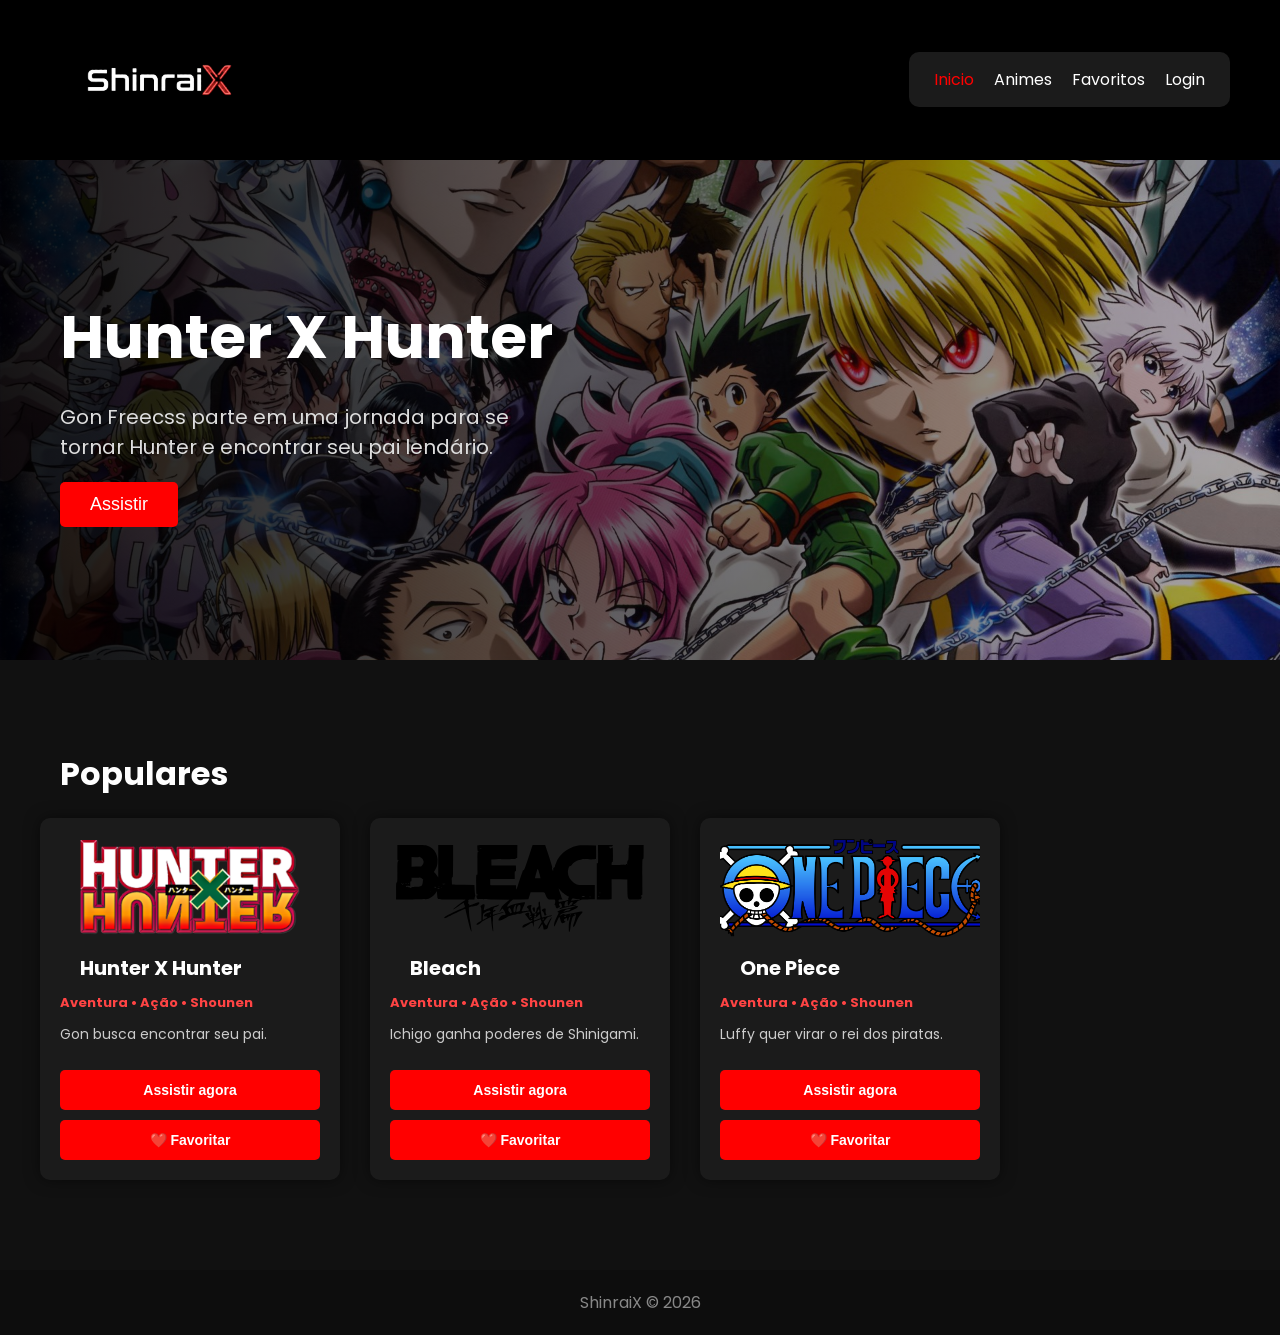
==== index.html @ 66d8b695 "v0.0.7 melhorias sistemas reutilizáveis" ====
<!DOCTYPE html>
<html>
<head>
    <title>Inicio | ShinraiX</title>

    <meta name="viewport" content="width=device-width, initial-scale=1.0">

    <link rel="stylesheet" href="css/style.css">

    <script src="js/script.js" defer></script>
    <script src="js/animes-data.js" defer></script>
    <script src="js/render-animes.js" defer></script>
    <script src="js/favoritos.js" defer></script>

    <link rel="preconnect" href="https://fonts.googleapis.com">
    <link rel="preconnect" href="https://fonts.gstatic.com" crossorigin>
    <link href="https://fonts.googleapis.com/css2?family=Poppins:wght@300;400;600;700&display=swap" rel="stylesheet">
</head>

<body>
    <header class="topo">
        <img src="assets/img/logos/logo.png" alt="logo" class="logo" >

        <nav>
            <a href="index.html" class="ativo">Inicio</a>
            <a href="pages/animes.html">Animes</a>
            <a href="pages/favoritos.html">Favoritos</a>
            <a href="pages/login.html">Login</a>
        </nav>

    </header>

    <section class="banner">

        <div class="banner-conteudo">

            <h1>Hunter X Hunter</h1>

            <p>
            Gon Freecss parte em uma jornada para se tornar Hunter
            e encontrar seu pai lendário.
            </p>

            <a href="pages/anime.html?anime=hxh">
                <button>Assistir</button>
            </a>    
        </div>

    </section>

    <section class="catalogo">

        <h2>Populares</h2>

        <div class="linha-animes">

        </div>

    </section>

    <footer>
        ShinraiX © 2026
    </footer>  
    
</body>
</html>
---- css/style.css ----
/* ==========RESET / GERAL========== */
* {
    margin: 0;
    padding: 0;
    box-sizing: border-box;
}

body{
    background-color: #111;
    color: white;
    font-family: Arial, Helvetica, sans-serif;
    font-family: 'Poppins', sans-serif;
}

/* ==========HEADER========== */
.topo{
    display: flex;
    justify-content: space-between;
    align-items: center;
    padding: 20px 50px;
    background-color: rgba(0,0,0,0.95);
    position: sticky;
    top: 0;
    z-index: 1000;
    flex-wrap: wrap;
}

.logo{
    width: 220px;
}

nav{
    display: flex;
    gap: 20px;
    background-color: #1b1b1b;
    padding: 15px 25px;
    border-radius: 10px;
}

nav a{
    color: white;
    text-decoration: none;
    transition: 0.3s;
}

nav a:hover{
    color: red;
}

.ativo{
    color: red;
}

/* ==========BANNER========== */
.banner{
    height: 500px;
    background-image: linear-gradient(to right, rgba(0,0,0,0.9), rgba(0,0,0,0.3)), url("../assets/img/banners/hxh-banner.jpg");
    background-size: cover;
    background-position: center;
    display: flex;
    align-items: center;
    padding: 60px;
    margin-bottom: 50px;
}

.banner-conteudo{
    max-width: 500px;
}

.banner h1{
    font-size: 60px;
    margin-bottom: 20px;
}

.banner p{
    font-size: 20px;
    margin-bottom: 20px;
    color: #ddd;
    line-height: 1.5;
}

.banner button{
    font-size: 18px;
    padding: 12px 30px;
}

/* ==========CATÁLOGO========== */
.catalogo{
    padding: 40px;
}

.catalogo h2{
    font-size: 32px;
    margin-bottom: 20px;
    padding-left: 20px;
}

.linha-animes{
    display: flex;
    gap: 30px;
    justify-content: flex-start;
    flex-wrap: wrap;
}

/* ==========CARDS========== */
.anime-card{
    width: 300px;
    background-color: #1b1b1b;
    border-radius: 10px;
    padding: 20px;
    transition: 0.3s;
    box-shadow: 0px 0px 15px rgba(0,0,0,0.5);

    /* ALINHAMENTO VERTICAL DO CONTEÚDO */
    display: flex;
    flex-direction: column;
}

.anime-card img{
    width: 100%;
    height: 100px;
    object-fit: cover;
    border-radius: 10px;
    margin-bottom: 15px;
    transition: 0.3s;
}

.anime-card h2{
    font-size: 20px;
    margin-bottom: 10px;
    color: #fff;
}

.anime-card .generos{
    color: #ff4444;
    font-size: 13px;
    margin-bottom: 12px;
    font-weight: bold;
}

.anime-card .descricao{
    color: #ccc;
    font-size: 14px;
    line-height: 1.4;
    margin-bottom: 15px;
    /* TEXTO FLEXÍVEL */
    flex-grow: 1;
}

.anime-card button{
    width: 100%;
    margin-top: 10px;
    padding: 12px;
    font-size: 14px;
    font-weight: bold;

}

.anime-card:hover{
    transform: translateY(-5px);
    box-shadow: 0px 0px 25px rgba(255,0,0,0.3);
}

.anime-card:hover img{
    transform: scale(1.05);
}

/* ==========PÁGINA DO ANIME========== */
.anime-detalhes{
    position: relative;
    min-height: 90vh;
    display: flex;
    align-items: end;
    padding: 60px;
    background-size: cover;
    background-position: center;
    background-repeat: no-repeat;
}

.anime-detalhes::before{
    content: "";
    position: absolute;
    inset: 0;
    background: linear-gradient(
        to top,
        rgba(0,0,0,0.95),
        rgba(0,0,0,0.4)
    );

}

.info{
    position: relative;
    z-index: 2;
    max-width: 600px;
}

.info h1{
    font-size: 60px;
    margin-bottom: 20px;
}

.info p{
    font-size: 18px;
    margin-bottom: 15px;
    line-height: 1.6;
    color: #ddd;
}

.info button{
    font-size: 18px;
    padding: 14px 30px;
}
/* ==========BOTÕES========== */
button{
    background-color: red;
    color: white;
    border: none;
    padding: 10px 20px;
    border-radius: 5px;
    cursor: pointer;
}
button:hover{
    background-color: darkred;
}

/* ==========FOOTER========== */
footer{
    background-color: #0d0d0d;
    text-align: center;
    padding: 20px;
    color: #888;
    margin-top: 50px;

}

/* ==========LOGIN========== */
.login-container{
    min-height: 80vh;
    display: flex;
    justify-content: center;
    align-items: center;

    background: 
    linear-gradient(rgba(0,0,0,0.8), rgba(0,0,0,0.8)),
    url("../assets/img/banners/hxh-banner.jpg");

    background-size: cover;
    background-position: center;
}

.login-box{
    width: 100%;
    max-width: 400px;
    background: rgba(20,20,20,0.85);
    backdrop-filter: blur(10px);
    padding: 40px;
    border-radius: 15px;
    display: flex;
    flex-direction: column;
    gap: 20px;
    box-shadow: 0 0 30px rgba(0,0,0,0.6);
}

.login-box h1{
    text-align: center;
    font-size: 30px;
}

.login-box input{
    padding: 14px;
    border: none;
    border-radius: 8px;
    background-color: #2a2a2a;
    color: white;
    font-size: 16px;
}

.login-box input:focus{
    outline: 2px solid red;
}

.login-box button{
    padding: 14px;
    font-size: 16px;
    font-weight: bold;
}

.login-texto{
    text-align: center;
    color: #aaa;
    font-size: 14px;
}

.login-texto a{
    color: red;
    text-decoration: none;
}

/* ==========RESPONSIVIDADE========== */
@media (max-width: 768px) {
    .topo {
        flex-direction: column;
        gap: 15px;
        padding: 15px;
    }
    
    .banner {
        padding: 20px;
        height: auto;
        min-height: 350px;
    }
    
    .banner h1 {
        font-size: 32px;
    }
    
    .banner p{
        font-size: 16px;

    }

    nav{
    width: 100%;
    justify-content: center;
    flex-wrap: wrap;
    }

    nav a{
    font-size: 16px;
    }

    .catalogo {
        padding: 20px;
    }
    
    .linha-animes {
        justify-content: center;
    }
    
    .anime-card {
        width: 100%;
        max-width: 320px;
    }

    .anime-card h2{
    font-size: 18px;
    }

    .anime-card .descricao{
    font-size: 15px;
    }

    .info h1{
        font-size: 36px;
    }

    .info p{
        font-size: 16px;
    }
}
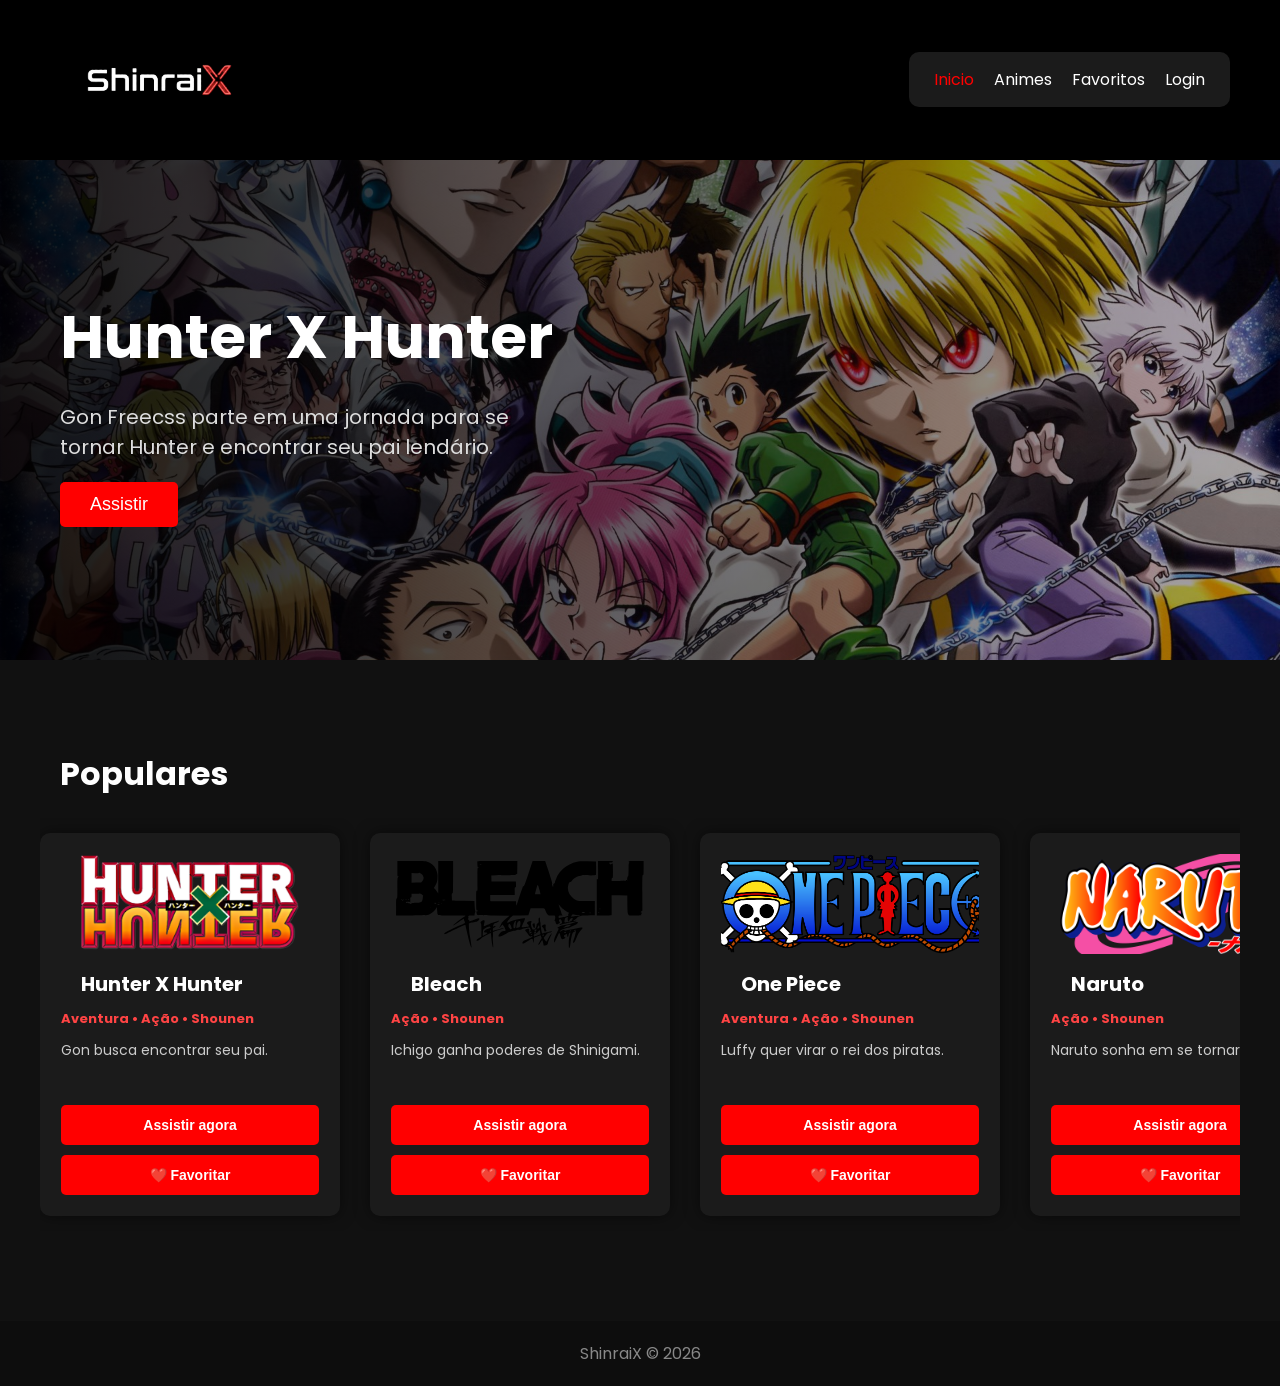
==== commit cab4bcbd: "0.1.5 - Melhoria da pagina inicial e animes" ====
--- a/index.html
+++ b/index.html
@@ -9,7 +9,7 @@
 
     <script src="js/script.js" defer></script>
     <script src="js/animes-data.js" defer></script>
-    <script src="js/render-animes.js" defer></script>
+    <script src="js/render-index.js" defer></script>
     <script src="js/favoritos.js" defer></script>
 
     <link rel="preconnect" href="https://fonts.googleapis.com">
@@ -29,6 +29,8 @@
         </nav>
 
     </header>
+
+    <main>
 
     <section class="banner">
 
@@ -58,6 +60,8 @@
 
     </section>
 
+    </main>
+
     <footer>
         ShinraiX © 2026
     </footer>  
--- a/css/style.css
+++ b/css/style.css
@@ -11,6 +11,14 @@
     color: white;
     font-family: Arial, Helvetica, sans-serif;
     font-family: 'Poppins', sans-serif;
+
+    min-height: 100vh;
+    display: flex;
+    flex-direction: column;
+}
+
+main{
+    flex: 1;
 }
 
 /* ==========HEADER========== */
@@ -100,7 +108,28 @@
     display: flex;
     gap: 30px;
     justify-content: flex-start;
+    overflow-x: auto;
+    flex-wrap: nowrap;
+    scroll-behavior: smooth;
+    padding-bottom: 10px;
+
+    padding-top: 20px;
+}
+
+.catalogo-animes{
+    display: flex;
+    gap: 30px;
     flex-wrap: wrap;
+    justify-content: center;
+}
+
+.linha-animes::-webkit-scrollbar{
+    height: 8px;
+}
+
+.linha-animes::-webkit-scrollbar-thumb{
+    background-color: #444;
+    border-radius: 10px;
 }
 
 /* ==========CARDS========== */
@@ -111,10 +140,13 @@
     padding: 20px;
     transition: 0.3s;
     box-shadow: 0px 0px 15px rgba(0,0,0,0.5);
+    transform: translateY(-5px);
+    border: 1px solid transparent;
 
     /* ALINHAMENTO VERTICAL DO CONTEÚDO */
     display: flex;
     flex-direction: column;
+    flex-shrink: 0;
 }
 
 .anime-card img{
@@ -160,16 +192,63 @@
 .anime-card:hover{
     transform: translateY(-5px);
     box-shadow: 0px 0px 25px rgba(255,0,0,0.3);
+    border: 1px solid rgba(255,0,0,0.4);
 }
 
 .anime-card:hover img{
     transform: scale(1.05);
+}
+
+/* ==========EPISODIOS DOS ANIMES============*/
+
+.episodios{
+    padding: 40px;
+    background-color: #111;
+}
+
+.episodios h2{
+    font-size: 32px;
+    margin-bottom: 25px;
+}
+
+.episodios-lista{
+    display: flex;
+    flex-direction: column;
+    gap: 20px;
+    margin-top: 40px;
+}
+
+.episodio-card{
+    gap: 20px;
+    background-color: #1b1b1b;
+    padding: 20px;
+    border-radius: 10px;
+
+    display: flex;
+    justify-content: space-between;
+    align-items: center;
+
+    transition: 0.3s;
+}
+
+.episodio-card:hover{
+    background-color: #252525;
+}
+
+.episodio-card h3{
+    font-size: 22px;
+    margin-bottom: 8px;
+}
+
+.episodio-card p{
+    flex: 1;
+    color: #ccc;
 }
 
 /* ==========PÁGINA DO ANIME========== */
 .anime-detalhes{
     position: relative;
-    min-height: 90vh;
+    min-height: 70vh;
     display: flex;
     align-items: end;
     padding: 60px;
@@ -194,6 +273,12 @@
     position: relative;
     z-index: 2;
     max-width: 600px;
+
+    margin-bottom: 40px;
+
+    display: flex;
+    flex-direction: column;
+    gap: 20px;
 }
 
 .info h1{
@@ -212,6 +297,41 @@
     font-size: 18px;
     padding: 14px 30px;
 }
+
+/* ==========BUSCA========== */
+
+.busca-container{
+    margin-bottom: 30px;
+    display: flex;
+    justify-content: center;
+}
+
+#busca-anime{
+    width: 100%;
+    max-width: 500px;
+    padding: 14px 20px;
+
+    border: none;
+    border-radius: 10px;
+
+    background-color: #1b1b1b;
+    color: white;
+
+    font-size: 16px;
+}
+
+#busca-anime:focus{
+    outline: 2px solid red;
+}
+
+.nenhum-anime{
+    width: 100%;
+    text-align: center;
+    font-size: 22px;
+    color: #999;
+    margin-top: 40px;
+}
+
 /* ==========BOTÕES========== */
 button{
     background-color: red;
@@ -220,11 +340,20 @@
     padding: 10px 20px;
     border-radius: 5px;
     cursor: pointer;
+    transition: 0.3s;
 }
 button:hover{
     background-color: darkred;
-}
-
+    transform: scale(1.03);
+}
+
+.favoritados{
+    background-color: #1db954;
+}
+
+.favoritados:hover{
+    background-color: #169c46;
+}
 /* ==========FOOTER========== */
 footer{
     background-color: #0d0d0d;
@@ -359,4 +488,15 @@
     .info p{
         font-size: 16px;
     }
+
+    .episodio-card{
+        flex-direction: column;
+        align-items: flex-start;
+        gap: 15px;
+    }
+
+    .episodio-card button{
+        width: 100%;
+    }
+
 }
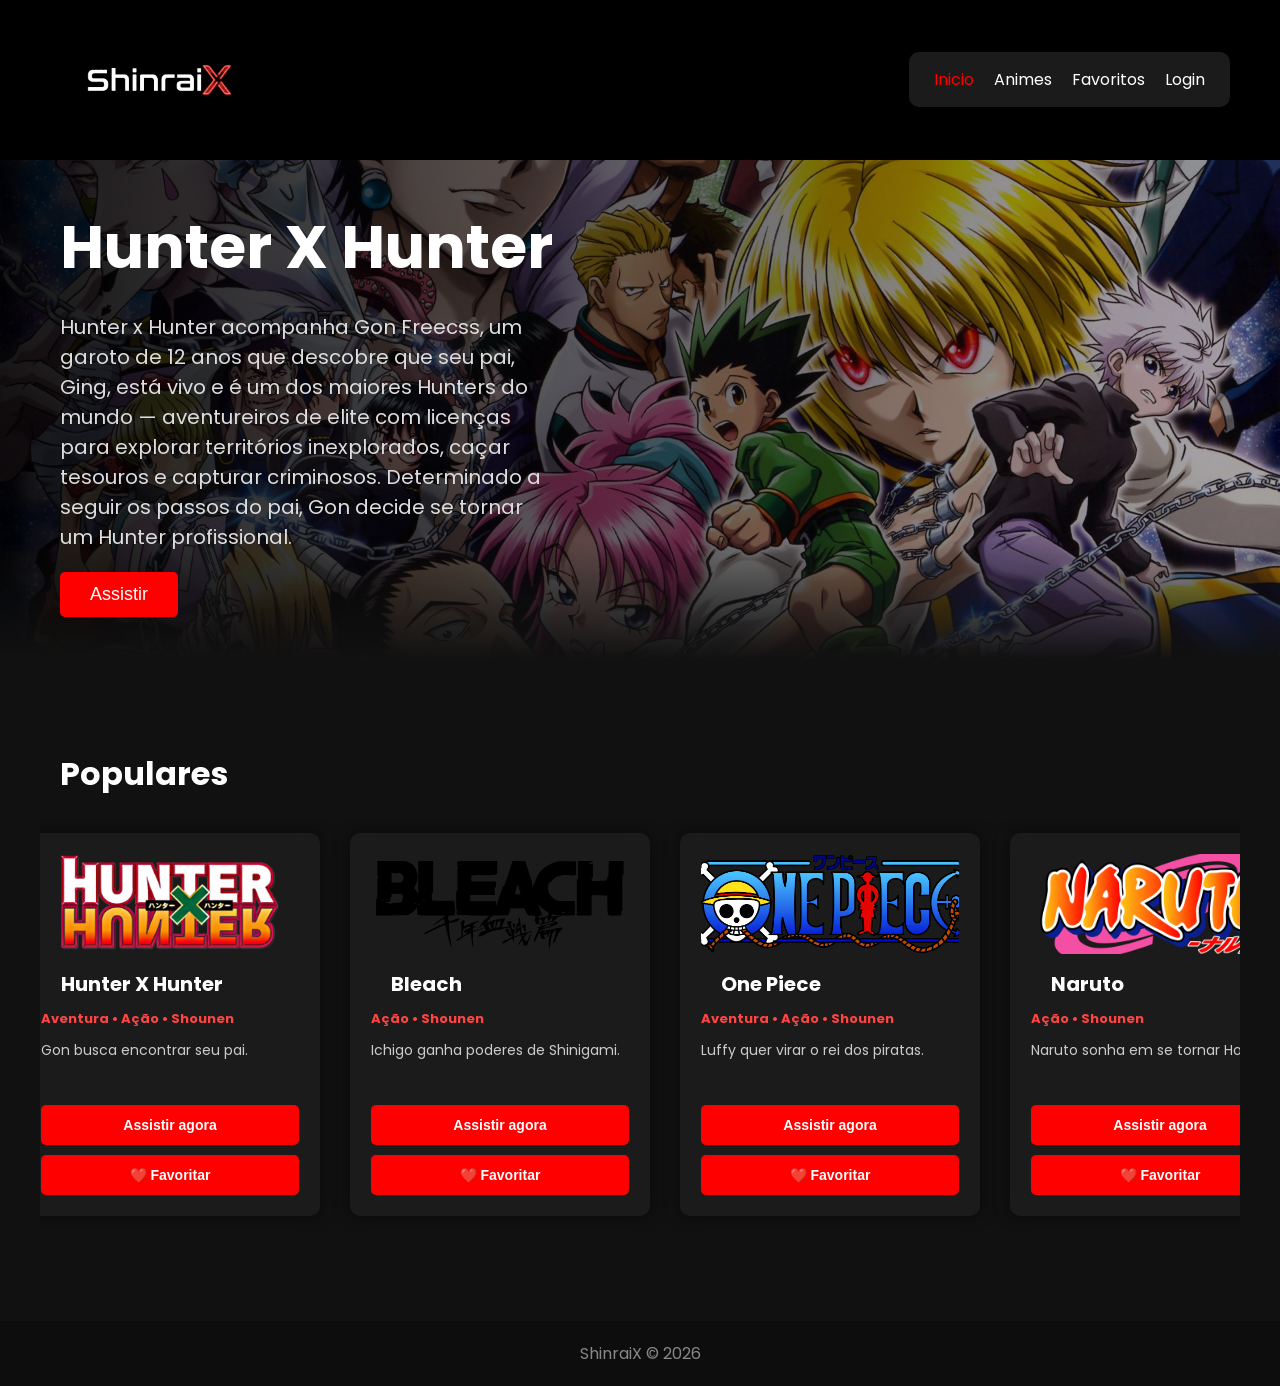
==== commit 6d918852: "v0.1.6 - Melhoria dos banners" ====
--- a/index.html
+++ b/index.html
@@ -9,6 +9,7 @@
 
     <script src="js/script.js" defer></script>
     <script src="js/animes-data.js" defer></script>
+    <script src="js/banner.js" defer></script>
     <script src="js/render-index.js" defer></script>
     <script src="js/favoritos.js" defer></script>
 
--- a/css/style.css
+++ b/css/style.css
@@ -70,15 +70,37 @@
     align-items: center;
     padding: 60px;
     margin-bottom: 50px;
+    position: relative;
+    overflow: hidden;
+}
+
+.banner::after{
+    content: "";
+    position: absolute;
+    left: 0;
+    bottom: 0;
+    width: 100%;
+    height: 120px;
+    pointer-events: none;
+    z-index: 1;
+    background: linear-gradient(
+        to bottom,
+        transparent,
+        #111
+    );
 }
 
 .banner-conteudo{
     max-width: 500px;
+    position: relative;
+    z-index: 2;
 }
 
 .banner h1{
     font-size: 60px;
     margin-bottom: 20px;
+    position: relative;
+    z-index: 2;
 }
 
 .banner p{
@@ -464,21 +486,35 @@
         padding: 20px;
     }
     
-    .linha-animes {
-        justify-content: center;
-    }
-    
-    .anime-card {
+    .linha-animes{
+        justify-content: flex-start;
+        flex-wrap: nowrap;
+        overflow-x: auto;
+        gap: 16px;
+        padding: 0 20px 15px 20px;
+        padding-top: 20px;
+        scroll-snap-type: x mandatory;
+    }
+
+    .linha-animes .anime-card{
+        width: 260px;
+        min-width: 260px;
+        max-width: 260px;
+        flex-shrink: 0;
+        scroll-snap-align: start;
+    }
+
+    .catalogo-animes .anime-card{
         width: 100%;
         max-width: 320px;
     }
 
     .anime-card h2{
-    font-size: 18px;
+        font-size: 18px;
     }
 
     .anime-card .descricao{
-    font-size: 15px;
+        font-size: 15px;
     }
 
     .info h1{
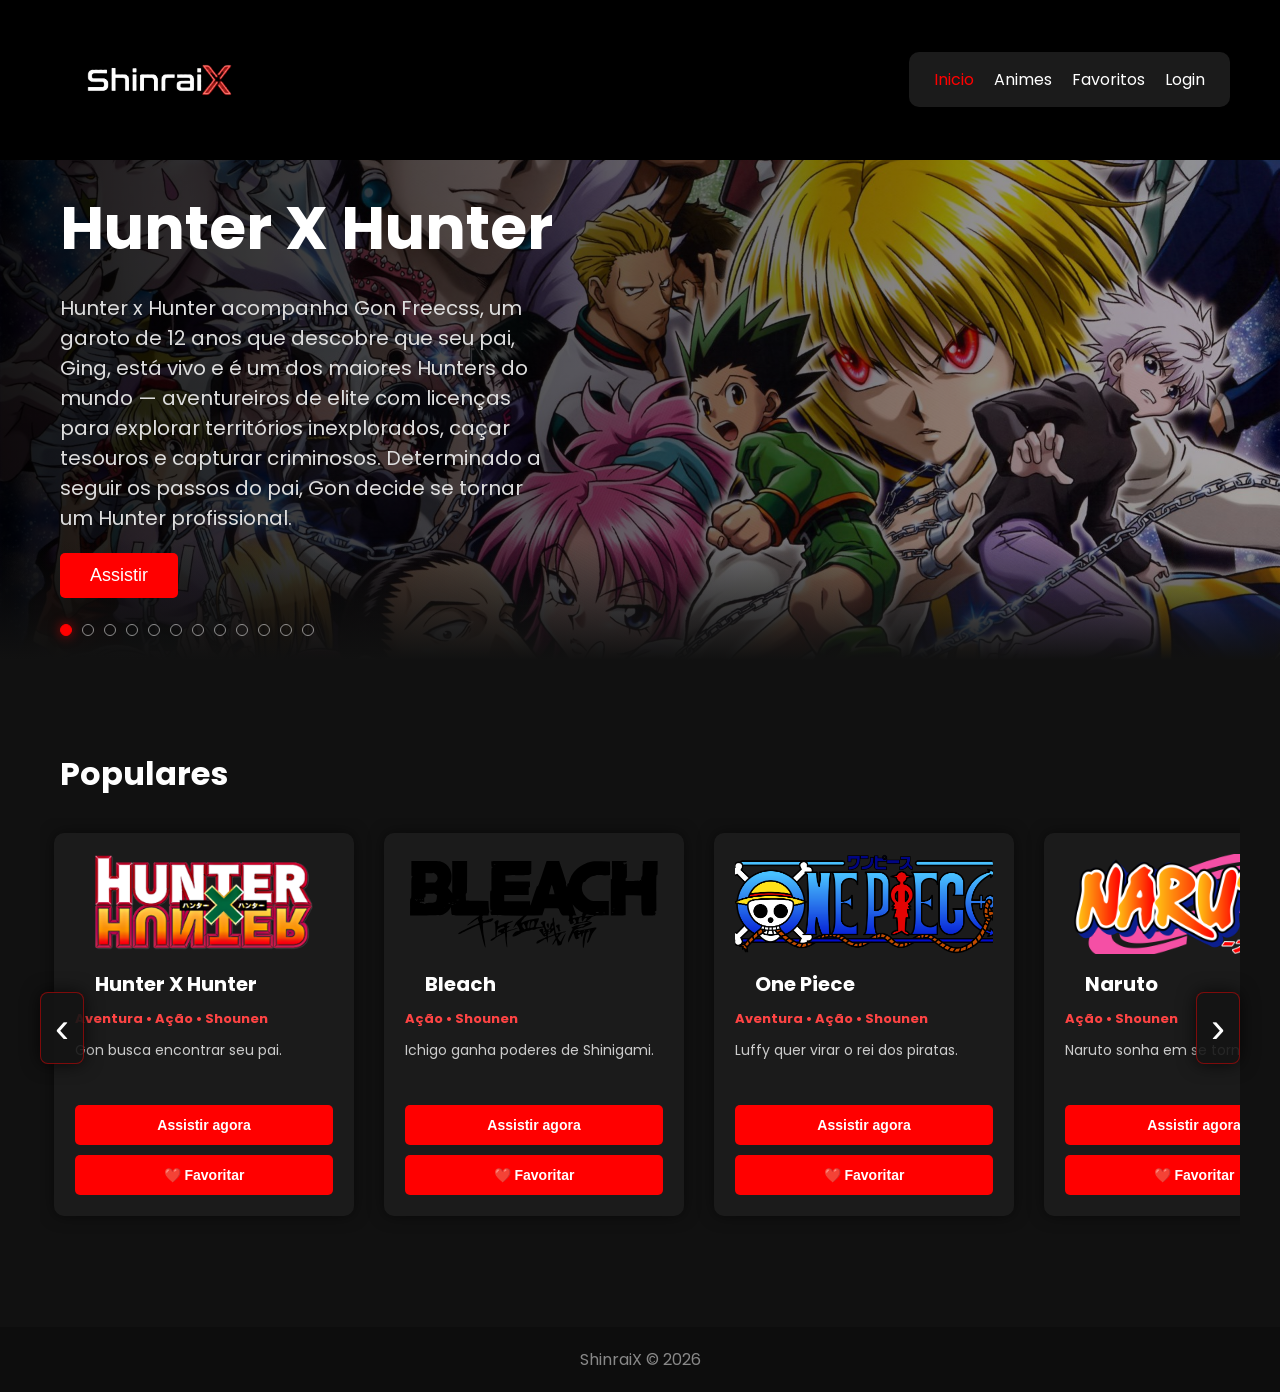
==== commit 72353b23: "v0.1.7 - Finalizando o banner por equanto" ====
--- a/index.html
+++ b/index.html
@@ -46,7 +46,9 @@
 
             <a href="pages/anime.html?anime=hxh">
                 <button>Assistir</button>
-            </a>    
+            </a>
+
+            <div class="banner-indicadores" aria-label="Selecionar banner"></div>
         </div>
 
     </section>
@@ -55,10 +57,21 @@
 
         <h2>Populares</h2>
 
-        <div class="linha-animes">
+        <div class="carrossel-home">
+
+            <button class="carrossel-btn carrossel-btn-esquerda" type="button" aria-label="Ver animes anteriores">
+                &lsaquo;
+            </button>
+
+            <div class="linha-animes">
+
+            </div>
+
+            <button class="carrossel-btn carrossel-btn-direita" type="button" aria-label="Ver próximos animes">
+                &rsaquo;
+            </button>
 
         </div>
-
     </section>
 
     </main>
@@ -68,4 +81,4 @@
     </footer>  
     
 </body>
-</html>+</html>
--- a/css/style.css
+++ b/css/style.css
@@ -72,6 +72,11 @@
     margin-bottom: 50px;
     position: relative;
     overflow: hidden;
+    transition: opacity 0.4s ease;
+}
+
+.banner.fade-out{
+    opacity: 0.85;
 }
 
 .banner::after{
@@ -94,6 +99,12 @@
     max-width: 500px;
     position: relative;
     z-index: 2;
+    transition: opacity 0.4s ease, transform 0.4s ease;
+}
+
+.banner-conteudo.fade-out{
+    opacity: 0;
+    transform: translateY(10px);
 }
 
 .banner h1{
@@ -115,6 +126,35 @@
     padding: 12px 30px;
 }
 
+.banner-indicadores{
+    display: flex;
+    gap: 10px;
+    align-items: center;
+    margin-top: 26px;
+    position: relative;
+    z-index: 2;
+}
+
+.banner .banner-indicador{
+    width: 12px;
+    height: 12px;
+    padding: 0;
+    border: 1px solid rgba(255, 255, 255, 0.7);
+    border-radius: 50%;
+    background: transparent;
+    cursor: pointer;
+    opacity: 0.75;
+    transition: 0.3s ease;
+}
+
+.banner .banner-indicador:hover,
+.banner .banner-indicador.ativo{
+    border-color: red;
+    background: red;
+    box-shadow: 0 0 12px rgba(255, 0, 0, 0.6);
+    opacity: 1;
+}
+
 /* ==========CATÁLOGO========== */
 .catalogo{
     padding: 40px;
@@ -126,16 +166,19 @@
     padding-left: 20px;
 }
 
+.carrossel-home{
+    position: relative;
+}
+
 .linha-animes{
     display: flex;
     gap: 30px;
     justify-content: flex-start;
-    overflow-x: auto;
+    overflow-x: hidden;
     flex-wrap: nowrap;
     scroll-behavior: smooth;
-    padding-bottom: 10px;
-
-    padding-top: 20px;
+    padding: 20px 58px 16px;
+    scrollbar-width: none;
 }
 
 .catalogo-animes{
@@ -146,12 +189,41 @@
 }
 
 .linha-animes::-webkit-scrollbar{
-    height: 8px;
-}
-
-.linha-animes::-webkit-scrollbar-thumb{
-    background-color: #444;
-    border-radius: 10px;
+    display: none;
+}
+
+.carrossel-btn{
+    width: 44px;
+    height: 72px;
+    position: absolute;
+    top: 50%;
+    z-index: 5;
+    display: flex;
+    align-items: center;
+    justify-content: center;
+    padding: 0;
+    border: 1px solid rgba(255, 0, 0, 0.45);
+    border-radius: 8px;
+    background-color: rgba(20, 20, 20, 0.9);
+    color: white;
+    font-size: 42px;
+    line-height: 1;
+    box-shadow: 0 0 18px rgba(0, 0, 0, 0.7);
+    transform: translateY(-50%);
+}
+
+.carrossel-btn:hover{
+    background-color: red;
+    box-shadow: 0 0 20px rgba(255, 0, 0, 0.55);
+    transform: translateY(-50%) scale(1.03);
+}
+
+.carrossel-btn-esquerda{
+    left: 0;
+}
+
+.carrossel-btn-direita{
+    right: 0;
 }
 
 /* ==========CARDS========== */
@@ -472,6 +544,10 @@
 
     }
 
+    .banner-indicadores{
+        margin-top: 20px;
+    }
+
     nav{
     width: 100%;
     justify-content: center;
@@ -489,11 +565,16 @@
     .linha-animes{
         justify-content: flex-start;
         flex-wrap: nowrap;
-        overflow-x: auto;
+        overflow-x: hidden;
         gap: 16px;
-        padding: 0 20px 15px 20px;
-        padding-top: 20px;
+        padding: 20px 44px 15px;
         scroll-snap-type: x mandatory;
+    }
+
+    .carrossel-btn{
+        width: 36px;
+        height: 58px;
+        font-size: 34px;
     }
 
     .linha-animes .anime-card{
@@ -535,4 +616,4 @@
         width: 100%;
     }
 
-}+}
